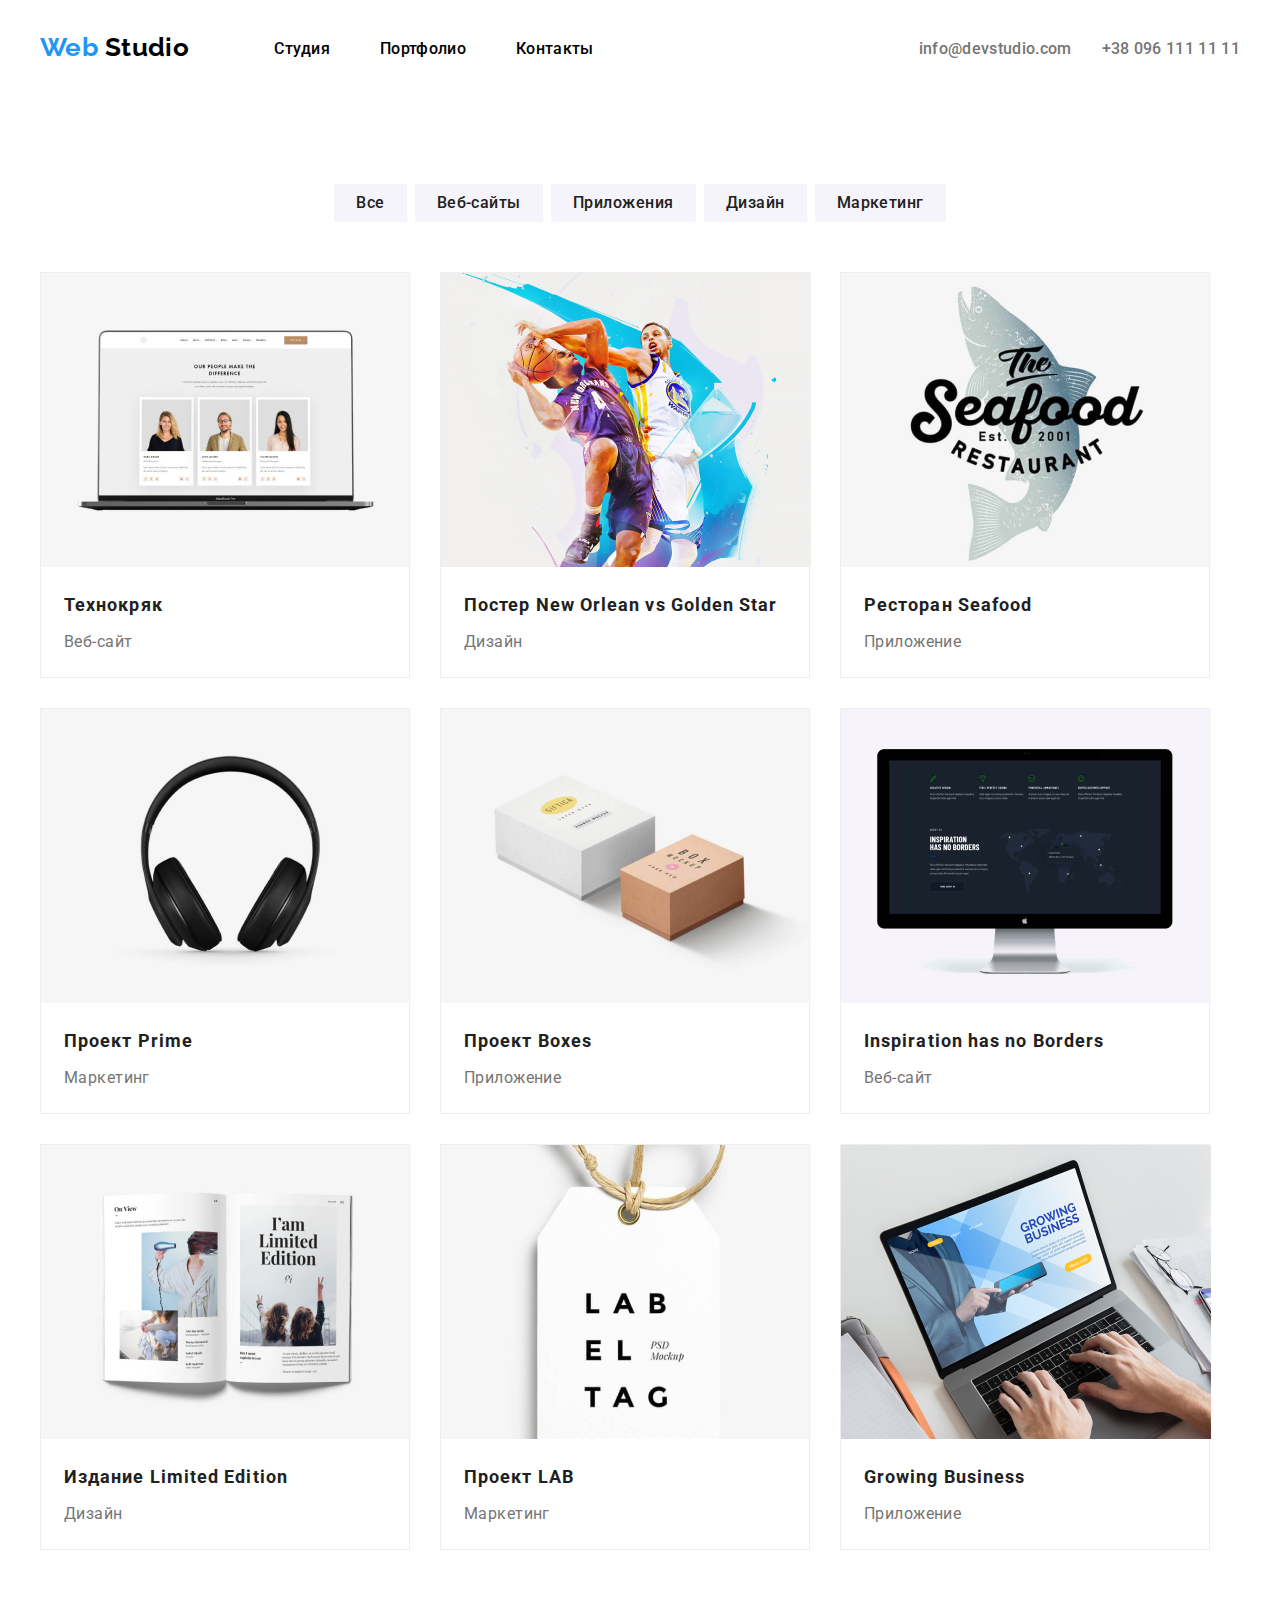
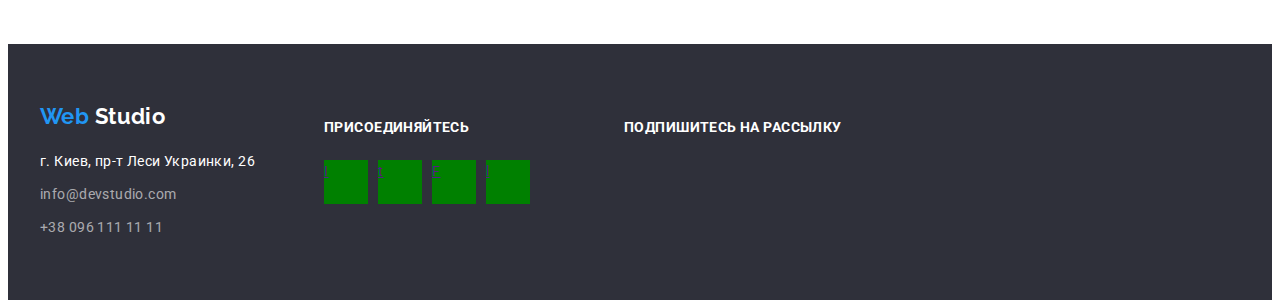
==== portfolio.html @ e63d1a06 "Клонировал предидущие материалы" ====
<!DOCTYPE html>
<html lang="en">
<head>
    <meta charset="UTF-8">
    <meta name="viewport" content="width=device-width, initial-scale=1.0">
    <title>Document</title>
    <link 
    href="https://fonts.googleapis.com/css2?family=Raleway:wght@700&family=Roboto:wght@400;500;700;900&display=swap" 
    rel="stylesheet">
    <link 
    rel="stylesheet" 
    href="./css/styles.css">
</head>
<body>
       <!--Шапка-->

    <header class="page-header">
        <div class="container">    
            <a class="logo-header" href="./index.html" >
                <span >Web</span>
                <span class="studio-title-header">Studio</span>
            </a>
    
        <nav>
            <ul class="site-nav">
                <li>
                    <a class="nav-item" href="./index.html">Студия</a>
                </li>
                <li>
                    <a class="nav-item" href="./portfolio.html">Портфолио</a>
                </li>
                <li>
                    <a class="nav-item" href="">Контакты</a>
                </li>   
            </ul>
        </nav>
    
            <ul class="site-auth">
                <li>
                    <a class="auth-item" href="mailto:info@devstudio.com">info@devstudio.com</a>
                </li>
                <li>
                    <a class="auth-item" href="tel:+380961111111">+38 096 111 11 11</a>
                </li>
            </ul>
        </div>
    </header>   

    <main>
        <section class="projects"> 
            <h1 class="katalog">Каталог</h1>
            <div class="container">
                <ul class="filters-list">
                    <li class="filters">
                        <button type="button">Все</button>
                    </li>
                    <li class="filters">
                        <button type="button">Веб-сайты</button>
                    </li>
                    <li class="filters">
                        <button type="button">Приложения</button>
                    </li>
                    <li class="filters">
                        <button type="button">Дизайн</button>
                    </li>
                    <li class="filters">
                        <button type="button">Маркетинг</button>
                    </li>
                </ul>  
            </div>
            
            <div class="container">                         
                <ul class="project-list">
                    <li class="projects-item">
                        <a>
                            <img 
                            src="./images/tehnocrack.png" 
                            alt="Технокряк"
                            width="370">
                            <h2 class="project-title">Технокряк</h2>
                            <p class="type">Веб-сайт</p>
                            <p class="description">Технокряк это современная площадка распространения коронавируса. Компании используют эту платформу для цифрового шпионажа и атак на защищённые сервера конкурентов.</p>
                        </a>                    
                    </li>
                    <li class="projects-item">
                        <a>
                            <img 
                            src="./images/New-Orlean-vs-Golden-Star.png" 
                            alt="Постер New Orlean vs Golden Star"
                            width="370">
                            <h2 class="project-title">Постер New Orlean vs Golden Star</h2>
                            <p class="type">Дизайн</p>
                            <p class="description">Lorem ipsum dolor sit amet.</p>
                        </a>                    
                    </li>
                    <li class="projects-item">
                        <a>
                            <img 
                            src="./images/Seafood.png" 
                            alt="Ресторан Seafood"
                            width="370">
                            <h2 class="project-title">Ресторан Seafood</h2>
                            <p class="type">Приложение</p>
                            <p class="description">Lorem ipsum dolor sit amet.</p>
                        </a>                    
                    </li>
                    <li class="projects-item">
                        <a>
                            <img 
                            src="./images/Prime.png" 
                            alt="Проект Prime"
                            width="370">
                            <h2 class="project-title">Проект Prime</h2>
                            <p class="type">Маркетинг</p>
                            <p class="description">Lorem ipsum dolor sit amet.</p>
                        </a>                    
                    </li>
                    <li class="projects-item">
                        <a>
                            <img 
                            src="./images/Boxes.png" 
                            alt="Проект Boxes"
                            width="370">
                            <h2 class="project-title">Проект Boxes</h2>
                            <p class="type">Приложение</p>
                            <p class="description">Lorem ipsum dolor sit amet.</p>
                        </a>                    
                    </li>
                    <li class="projects-item">
                        <a>
                            <img 
                            src="./images/Inspiration-has-no-Borders.png" 
                            alt="Inspiration has no Borders"
                            width="370">
                            <h2 class="project-title">Inspiration has no Borders</h2>
                            <p class="type">Веб-сайт</p>
                            <p class="description">Lorem ipsum dolor sit amet.</p>
                        </a>                    
                    </li>
                    <li class="projects-item">
                        <a>
                            <img 
                            src="./images/Limited-Edition.png" 
                            alt="Издание Limited Edition"
                            width="370">
                            <h2 class="project-title">Издание Limited Edition</h2>
                            <p class="type">Дизайн</p>
                            <p class="description">Lorem ipsum dolor sit amet.</p>
                        </a>                    
                    </li>
                    <li class="projects-item">
                        <a>
                            <img 
                            src="./images/LAB.png" 
                            alt="Проект LAB"
                            width="370">
                            <h2 class="project-title">Проект LAB</h2>
                            <p class="type">Маркетинг</p>
                            <p class="description">Lorem ipsum dolor sit amet.</p>
                        </a>                    
                    </li>
                    <li class="projects-item">
                        <a>
                            <img 
                            src="./images/Growing-Business.png" 
                            alt="Growing Business"
                            width="370">
                            <h2 class="project-title">Growing Business</h2>
                            <p class="type">Приложение</p>
                            <p class="description">Lorem ipsum dolor sit amet.</p>
                        </a>                    
                    </li>
                </ul>
            </div>    
        </section> 
    </main>

    <footer class="page-footer">      
        <div class="container">     
            <div class="contacts">
                <a class="logo-footer" href="/">
                    <span>Web</span>
                    <span class="studio-title-footer">Studio</span>
                </a>  

                <p class="location">
                    <span>г. Киев, пр-т Леси Украинки, 26</span>
                </p>                       
                <ul class="contacts-list">
                    <li>
                        <a class="auth-item-footer" href="mailto:info@devstudio.com">
                        <span>info@devstudio.com</span>
                        </a>
                    </li>
                    <li>
                        <a class="auth-item-footer" href="tel:+380961111111">
                        <span>+38 096 111 11 11</span>
                        </a>
                    </li>
                </ul>
            </div>
    
            <div class="join">
                <b>Присоединяйтесь</b>
                <ul class="join-list">
                    <li class="join-item">
                        <a href="" aria-label="Ссылка на Instagram">I</a>
                    </li>
                    <li class="join-item">
                        <a href="" aria-label="Ссылка на twitter">t</a>
                    </li>
                    <li class="join-item">
                        <a href="" aria-label="Ссылка на Facebook">F</a>
                    </li>
                    <li class="join-item">
                        <a href="" aria-label="Ссылка на linkedin">l</a>
                    </li>
                </ul>
            </div>
         
            <div class="subscribe">
            <b>Подпишитесь на рассылку</b>
            </div>
        </div>              
    </footer>         
</body>
</html>
---- css/styles.css ----
/* акцент color: #2196F3; */
/* цвет осн текста color: #757575 */
/* цвет вторичного текста color: #212121 */
/* белый color: #FFFFFF */
 /* цвет фона #ECECEC */

 Raleway
 Roboto


 :root {
     --primary-text-color: #757575;
     --title-text-color: #212121;
     --primary-white-color: #FFFFFF;
     --primary-bg-color: #FFFFFF;
     --secondary-bg-color:#F5F4FA;
     --accent-color: #2196F3;
      }


 body {
    font-family: Roboto, sans-serif;
    font-style: normal;
    font-weight: normal;
    font-size: 14px;
    line-height: 1.71; 
    letter-spacing: 0.03em;
    background-color: #FFFFFF;
    color: #757575;
    }    

li {
    list-style: none;   
}

h1 {
    padding: 0;
    margin: 0;
    
}

h3{    
    font-weight: 500;
    font-size: 16px;
    line-height: 1.19;
    color: #212121;    
    margin: 0;
}

ul{
    padding: 0;
    margin: 0;
}

p {    
    padding: 0;
    margin: 0;
}

img{
    vertical-align:bottom;
}

.container{
    width: 1200px; 
    display: flex;
    margin-left: auto;   
    margin-right: auto; 
    padding-left: 15px;
    padding-right: 15px;
}

.page-header {
    background-color: var(--primary-bg-color);
}

.logo-header {
    color:#2196F3;
    font-family: Raleway, sans-serif;
    font-style: normal;
    font-weight: bold;
    font-size: 26px;
    line-height: 1.2; 
    text-decoration: none;  
    display: block;
    padding-top: 24px;
    padding-bottom: 25px;
}

.studio-title-header{
    color: #000000;
}

.site-nav,
.site-auth{
    display: flex;
    font-weight: 500;
    font-size: 16px;
    line-height: 1.14;
    letter-spacing: 0.02em;  
    padding: 32px 0px;
    margin:0px;
}

.site-auth{
    margin-left: auto;
}

.site-nav{
    margin-left:85px;
}
.site-nav li{
    margin-right: 50px;
}

.site-nav li:last-child{
    margin-right: 0;
}
.nav-item{
    color:#000000;
    text-decoration: none;
    
}

.nav-item:active{
    color:#2196F3;
}

.site-auth a{
    text-decoration: none;
    color:var(--primary-text-color);
}

.site-auth li{
    margin-right: 30px;
}

.site-auth li:last-child{
    margin-right: 0;
}


.nav-item:hover,
.nav-item:focus,
.auth-item:hover,
.auth-item:focus{
    color: #2196F3; 
}

.hero{
    background-color:#757575;
    text-align: center;
    padding-top: 200px;
    padding-bottom: 200px; 
    
}
.hero-title{    
    font-weight: 900;
    font-size: 44px;
    line-height: 1.36;    
    letter-spacing: 0.06em;
    text-transform: uppercase;    
    color: #ffffff; 
    width: 696px;    
    margin-left: auto;
    margin-right: auto;  
    margin-bottom: 30px;
}

.hero-button{       
    font-weight: bold;
    font-size: 16px;
    line-height: 1.87;
    letter-spacing: 0.06em;
    text-decoration: none;
    background-color: #2196F3;
    color: #FFFFFF;  
    padding: 10px 32px;
    border-radius: 4px;
}

.features{   
    padding-top:94px;
    padding-bottom: 94px;
    margin: 0;
}

.feature-image{
    width: 270px;
    height: 120px;
    background: #F5F4FA;
    border-radius: 4px;    
    display: block;
    text-align: center; 
    margin-bottom: 30px;
}

.feature-image img{
    justify-content: center;
    padding-top: 25px;
}

.features-list{
    display: flex;     
}

.features-list li{
    width: 270px;
    padding: 0;
    margin-right: 30px;    
}

.features-list li:last-child{
    margin-right: 0;
}

.features-title {  
    font-size: 14px;    
    letter-spacing: 0.03em;
    text-transform: uppercase;
    font-weight: 700;
    line-height: 1.14;
    color: #212121;
    margin-bottom: 10px;
    padding: 0;
}

.items{
    padding-bottom: 94px;
}

.container-title {
    font-weight: bold;
    font-size: 36px;
    line-height: 1.16;
    text-align: center;
    color: #212121;
    margin: 0;
    margin-bottom: 50px;
    
}

h2{
    font-weight: bold;
    font-size: 36px;
    line-height: 1.16;
    text-align: center;
    color: #212121;
    
}

.container-list{
    display: flex;
    text-align: center;
    margin: 0;
}

.container-item{
    margin-right: 30px;
}

.container-item:last-child{
    margin-right: 0;
}

.item-title{    
    font-weight: bold;
    font-size: 14px;
    line-height: 1.14;
    text-align: center;
    text-transform: uppercase;
    width: 370px;
    margin: 0;
    padding: 0;
    padding-top: 27px;
    padding-bottom: 27px;
    background: rgba(47, 48, 58, 0.8);
    color: #FFFFFF;
}

.team{
    background-color: #F5F4FA;
    padding-top: 94px;
    padding-bottom: 94px;
    }

.team-title{
    margin: 0;
    margin-bottom: 50px;
}

.team-list{
    display: flex;
    margin-right: 30px;
    padding: 0;
    margin: 0;
    
    }

.team-item{
    background-color: #ffffff;
    box-shadow: 0px 2px 1px rgba(0, 0, 0, 0.2), 0px 1px 1px rgba(0, 0, 0, 0.14), 0px 1px 3px rgba(0, 0, 0, 0.12);
    border-radius: 0px 0px 4px 4px;
    margin-right: 30px;
    padding-bottom: 24px;
}

.team-item:last-child{
    margin-right: 0;
}

.team-name{
    text-align: center;
    margin-top: 30px;
    margin-bottom: 10px;
    margin-right: auto;
    margin-left: auto;
}

.team-links{
    display: flex; 
    justify-content: center;
    text-align: center;
    
}
.team-links li{
    width: 44px;
    height: 44px;
    margin-right: 10px;
    background-color: green;    
}

.team-links li:last-child{
    margin-right: 0px;
}


.role{
    text-align: center;   
    font-weight: normal;
    font-size: 16px;
    line-height: 1.19;
    color: #757575;
    margin-bottom: 16px;
}

.clients{
    padding-top: 94px;
    padding-bottom: 94px;
}

.clients-title{
    margin: 0;
}

.client-list{
    padding: 0;
    margin: 0;
    display: flex;   
    text-align: center; 
    margin-top: 50px;
}

.clients-item{
    display: flex;
    width: 170px;
    height: 90px;
    border: 1px solid #AFB1B8;
    box-sizing: border-box;
    border-radius: 4px;
    text-align: center;
    justify-content: center; 
    
}

.client-list li {
    margin-right: 30px;
    
}
.client-list li:last-child{
    margin-right: 0px;
    margin-bottom: 0px;
}

.client-image{  
    margin-top: auto;
    margin-bottom: auto;
}

.page-footer{   
    margin-left: auto;   
    margin-right: auto;
    background-color:#2F303A;
}
.logo-footer {
    font-family: Raleway;
    font-weight: bold;
    font-size: 22px;
    line-height: 1.18;
    color:#2196F3;
    text-decoration: none; 
    display: block;      
    margin-bottom: 20px;
}

.studio-title-footer {
    color: #ffffff;
}

ul.contacts-list:last-child{
    margin:0px;
}

.contacts{
    color: rgba(255, 255, 255, 0.6);
    text-transform: normal ;
    padding-bottom: 60px;
    padding-top: 60px; 
    
}
.location{
    display: block;
    margin: 0;
    padding: 0;
    margin-bottom: 9px;
    color: #FFFFFF;
}

.contacts:hover,
.contacts:focus{
    color: #2196F3;
}

.contacts-list li{
    padding: 0;
    margin: 0;
    margin-bottom: 9px;
}

.contacts-list li:last-child{
    margin-bottom: 0px;
}

.auth-item-footer{
    color: rgba(255, 255, 255, 0.6);
    text-decoration: none;
    display: block;
    padding: 0;
}

.auth-item-footer:hover,
.auth-item-footer:focus{
    color: #2196F3;
    }

b{
    font-weight: bold;
    line-height: 1.14;
    text-transform: uppercase;    
    color: #FFFFFF;
    }

.join{
    padding-top: 72px;
    margin-left: 69px;
}

.join-list{
    display: flex;
    margin: 0;
    padding: 0;
    margin-top: 20px;  
}

.join-list li{
    width: 44px;
    height: 44px;
    margin-right: 10px;
    background-color: green;   
}

.join-item{
    margin-right: 10px;
}

.join-item:last-child{
    margin-right: 0;
}

.subscribe{
    padding-top: 72px;
    margin-left: 94px;
}

.projects{
    padding-top: 94px;
    padding-bottom: 94px;
}

.filters-list{
    display: flex;
    text-align: center;
    align-items: center;
    margin: 0px;
    padding: 0px;  
    margin-bottom: 50px;
    margin-left: auto;
    margin-right: auto;     
}

.filters{
     
    margin-right: 8px;
    background: #F5F4FA;
}

.filters:last-child{
    margin-right: 0;
}


.filters button{        
    font-family: Roboto;
    font-style: normal;
    font-weight: 500;
    font-size: 16px;
    line-height: 1.62;    
    letter-spacing: 0.03em;    
    color: #212121;
    background-color: #F5F4FA;
    border-radius: 4px;
    padding: 6px 22px;   
    border: none;
    
}

.filters button:hover,
.filters button:focus{
    color: #ffffff;
    background-color: #2196F3;
}

.project-title {    
    font-weight: bold;
    font-size: 18px;
    line-height: 2;
    text-align: inherit;
    letter-spacing: 0.06em;
    color: #212121;
    margin: 0;
    width: 322px;
    padding-top: 20px;
    padding-bottom: 4px;
    margin-left: auto;
    margin-right: auto;
    

}

.project-list {
    display: flex;
    flex-wrap:wrap;
    align-items: center;
    padding: 0;   
}

.projects-item{
    margin-right: 30px;
    margin-bottom: 30px;
    width: 370px;
    border: 1px solid #EEEEEE;
    box-sizing: border-box;
}

.projects-item:nth-child(3n){
    margin-right: 0;

}

.projects-item:nth-last-child(-n+3){
    margin-bottom: 0;

}

.type {
    font-size: 16px;
    line-height: 1.87;
    color: #757575;
    margin: 0;
    width: 322px;
    padding-bottom: 20px;
    margin-left: auto;
    margin-right: auto;
}

.description{
    font-size: 18px;
    line-height: 1.56;
    color: #FFFFFF;
    display: none;
}

.katalog{
    display: none;
}
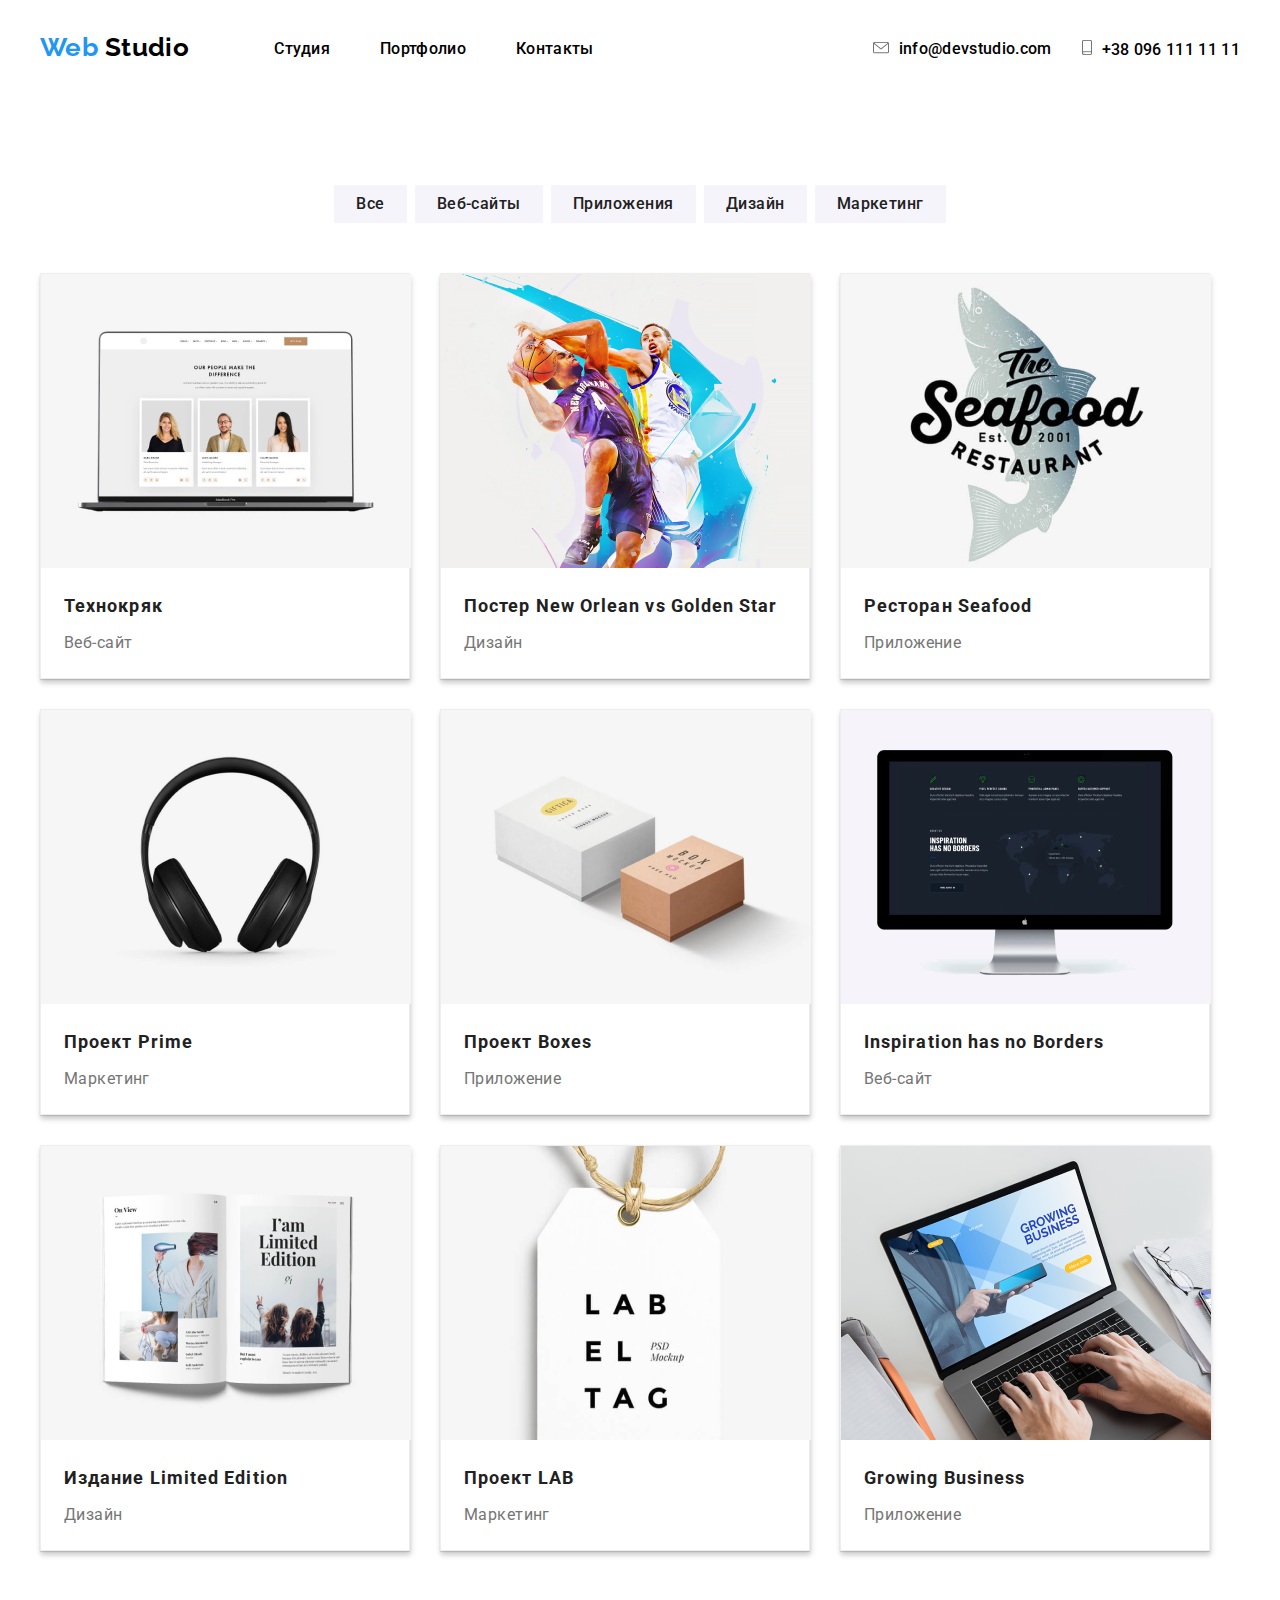
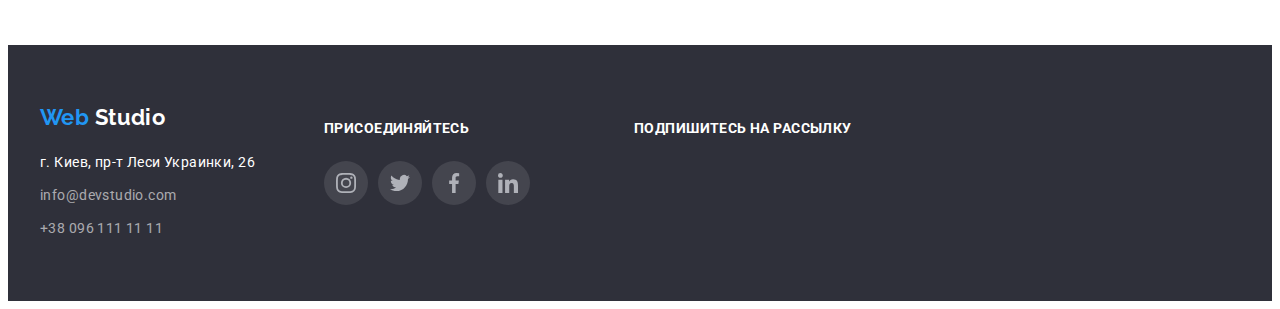
==== commit 6b9300bf: "Поработал с свг" ====
--- a/portfolio.html
+++ b/portfolio.html
@@ -35,14 +35,14 @@
             </ul>
         </nav>
     
-            <ul class="site-auth">
-                <li>
-                    <a class="auth-item" href="mailto:info@devstudio.com">info@devstudio.com</a>
-                </li>
-                <li>
-                    <a class="auth-item" href="tel:+380961111111">+38 096 111 11 11</a>
-                </li>
-            </ul>
+        <ul class="site-auth">
+            <li >
+                <a class="auth-item-email" href="mailto:info@devstudio.com">info@devstudio.com</a>
+            </li>
+            <li>
+                <a class="auth-item-tel" href="tel:+380961111111">+38 096 111 11 11</a>
+            </li>
+        </ul>
         </div>
     </header>   
 
@@ -203,7 +203,59 @@
             <div class="join">
                 <b>Присоединяйтесь</b>
                 <ul class="join-list">
-                    <li class="join-item">
+                    <li>                                    
+                        <a  href=""
+                            class="social-links">
+                            <svg class="social-links-icon"
+                                 width="20px"
+                                 height="20px"
+                                 >
+                                <use 
+                                    href="./images/symbol-defs-opt.svg#icon-instagram-opt">
+                                </use>
+                            </svg>                                        
+                        </a>
+                    </li>
+                    <li>
+                        <a  href=""
+                            class="social-links">
+                            <svg class="social-links-icon"
+                                 width="20px"
+                                 height="20px"
+                                 >
+                                <use 
+                                    href="./images/symbol-defs-opt.svg#icon-twitter-opt">
+                                </use>
+                            </svg>                                        
+                        </a>
+                    </li>
+                    <li>
+                        <a  href=""
+                            class="social-links">
+                            <svg class="social-links-icon"
+                                 width="20px"
+                                 height="20px"
+                                 >
+                                <use 
+                                    href="./images/symbol-defs-opt.svg#icon-facebook-opt">
+                                </use>
+                            </svg>                                        
+                        </a>
+                    </li>
+                    <li>
+                        <a  href=""
+                            class="social-links">
+                            <svg class="social-links-icon"
+                                 width="20px"
+                                 height="20px"
+                                 >
+                                <use 
+                                    href="./images/symbol-defs-opt.svg#icon-linkedin-opt">
+                                </use>
+                            </svg>                                        
+                        </a>
+                    </li>
+                    <!-- <li class="join-item">
                         <a href="" aria-label="Ссылка на Instagram">I</a>
                     </li>
                     <li class="join-item">
@@ -214,7 +266,7 @@
                     </li>
                     <li class="join-item">
                         <a href="" aria-label="Ссылка на linkedin">l</a>
-                    </li>
+                    </li> -->
                 </ul>
             </div>
          
--- a/css/styles.css
+++ b/css/styles.css
@@ -26,7 +26,7 @@
     line-height: 1.71; 
     letter-spacing: 0.03em;
     background-color: #FFFFFF;
-    color: #757575;
+    /* color: #757575; */
     }    
 
 li {
@@ -127,31 +127,66 @@
 }
 
 .site-auth a{
+
     text-decoration: none;
     color:var(--primary-text-color);
 }
 
+.site-auth a:hover{
+    color:#2196F3;
+}
+
+
 .site-auth li{
     margin-right: 30px;
-}
+} 
 
 .site-auth li:last-child{
     margin-right: 0;
 }
 
+.auth-item-tel::before{
+    display: inline-block;
+    content: "" ;
+    height: 15px;   
+    width: 10px;
+    background-image: url(../images/smartphone.jpg);
+    margin-right: 10px;
+    align-items: baseline;
+    background-repeat: no-repeat;
+}
+
+.auth-item-email::before{
+    display: inline-block;
+    content: "" ;
+    height: 12px;  
+    width: 16px;
+    background-image: url(../images/envelope.jpg);
+    margin-right: 10px;
+    align-items: baseline;
+    background-repeat: no-repeat;
+}
 
 .nav-item:hover,
 .nav-item:focus,
-.auth-item:hover,
-.auth-item:focus{
+.auth-item-tel:hover,
+.auth-item-tel:focus
+{
     color: #2196F3; 
 }
 
 .hero{
-    background-color:#757575;
+    justify-content: center;
+    background-image: 
+        linear-gradient(
+            to right,
+            rgba(47, 48, 58, 0.8), rgba(47, 48, 58, 0.8)),
+        url(../images/Header.jpg);
     text-align: center;
     padding-top: 200px;
     padding-bottom: 200px; 
+    max-width: 1600px;
+    
     
 }
 .hero-title{    
@@ -185,20 +220,7 @@
     margin: 0;
 }
 
-.feature-image{
-    width: 270px;
-    height: 120px;
-    background: #F5F4FA;
-    border-radius: 4px;    
-    display: block;
-    text-align: center; 
-    margin-bottom: 30px;
-}
-
-.feature-image img{
-    justify-content: center;
-    padding-top: 25px;
-}
+
 
 .features-list{
     display: flex;     
@@ -324,10 +346,10 @@
     
 }
 .team-links li{
+    display: flex;
     width: 44px;
     height: 44px;
-    margin-right: 10px;
-    background-color: green;    
+    margin-right: 10px; 
 }
 
 .team-links li:last-child{
@@ -361,7 +383,7 @@
     margin-top: 50px;
 }
 
-.clients-item{
+/* .clients-item{
     display: flex;
     width: 170px;
     height: 90px;
@@ -369,9 +391,9 @@
     box-sizing: border-box;
     border-radius: 4px;
     text-align: center;
-    justify-content: center; 
-    
-}
+    justify-content: center;
+    
+} */
 
 .client-list li {
     margin-right: 30px;
@@ -382,9 +404,25 @@
     margin-bottom: 0px;
 }
 
-.client-image{  
+.clients-image{  
+    display: flex;
+    width: 170px;
+    height: 90px;
+    border: 1px solid #AFB1B8;
+    box-sizing: border-box;
+    border-radius: 4px;
+    text-align: center;
+    justify-content: center;
     margin-top: auto;
-    margin-bottom: auto;
+    margin-bottom: auto;    
+}
+
+.client-icon{    
+    display: flex;
+    /* margin-top: auto;
+    margin-bottom: auto;  */
+    margin: auto;
+    
 }
 
 .page-footer{   
@@ -476,7 +514,6 @@
     width: 44px;
     height: 44px;
     margin-right: 10px;
-    background-color: green;   
 }
 
 .join-item{
@@ -570,6 +607,7 @@
     width: 370px;
     border: 1px solid #EEEEEE;
     box-sizing: border-box;
+    box-shadow: 1px 4px 6px rgba(0, 0, 0, 0.16), 0px 4px 4px rgba(0, 0, 0, 0.06), 0px 1px 1px rgba(0, 0, 0, 0.12);
 }
 
 .projects-item:nth-child(3n){
@@ -602,4 +640,67 @@
 
 .katalog{
     display: none;
-}+}
+
+.social-links{
+    display: flex;
+    padding: 0;
+    border: 0;
+    width: 44px;
+    height: 44px;
+    background-color: #fff;    
+    background: rgba(255, 255, 255, 0.1);
+    text-align: center;
+    justify-content: center;
+    border-radius: 50%;  
+}
+
+.social-links:hover{
+    background-color:#2196F3;
+    color:#fff;
+      
+
+}
+
+.social-links-icon{
+    margin-top: auto;
+    margin-bottom: auto;
+    
+}
+
+.social-links-icon:hover{
+    color:#fff;
+}
+
+
+
+.features-images{
+    width: 270px;
+    height: 120px;
+    background: #F5F4FA;
+    background-repeat: no-repeat;
+    border-radius: 4px;   
+    background-position: center; 
+    display: flex;
+    text-align: center; 
+    justify-content: center;
+    margin-bottom: 30px;
+}
+
+.antenna{
+    background-image: url(../images/antenna-opt.svg);
+}
+
+.clock{
+    background-image: url(../images/clock-opt.svg);
+}
+
+.diagram{
+    background-image: url(../images/diagram-opt.svg);
+}
+
+.astronaut{
+    background-image: url(../images/astronaut-opt.svg);
+}
+
+
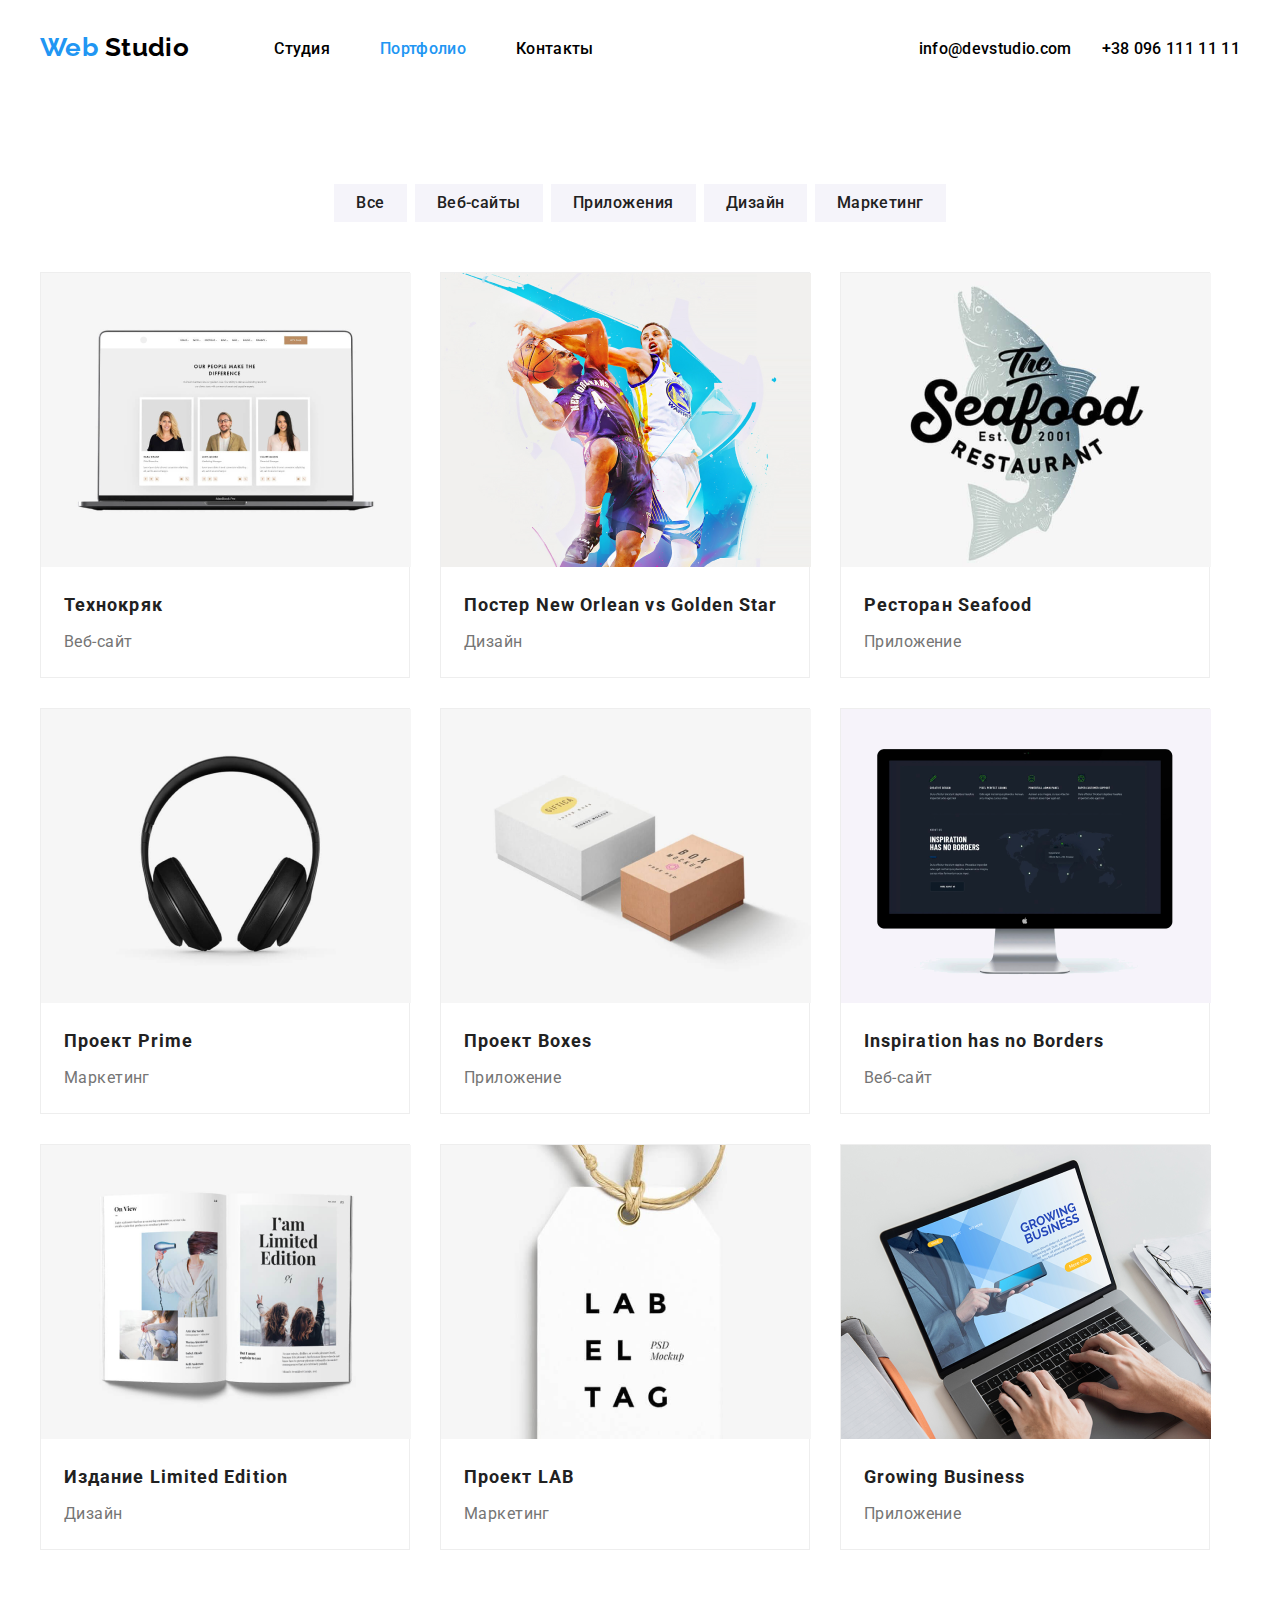
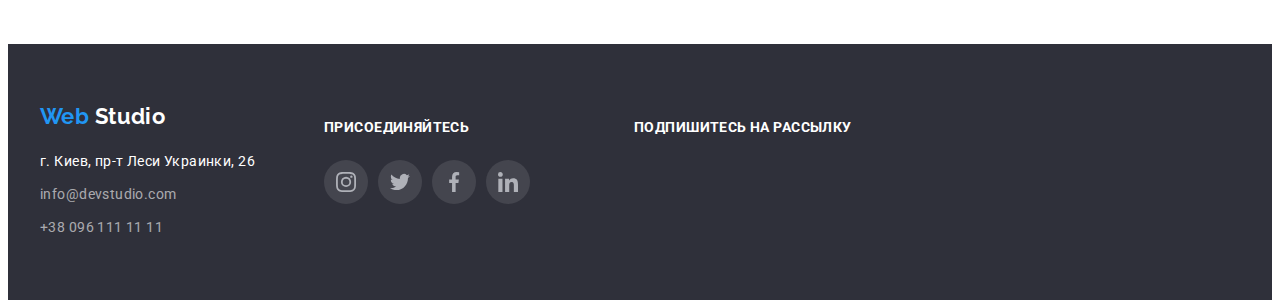
==== commit e5331747: "Исправил по замечаниям" ====
--- a/portfolio.html
+++ b/portfolio.html
@@ -27,7 +27,7 @@
                     <a class="nav-item" href="./index.html">Студия</a>
                 </li>
                 <li>
-                    <a class="nav-item" href="./portfolio.html">Портфолио</a>
+                    <a class="nav-item portfolio" href="./portfolio.html">Портфолио</a>
                 </li>
                 <li>
                     <a class="nav-item" href="">Контакты</a>
@@ -255,18 +255,6 @@
                             </svg>                                        
                         </a>
                     </li>
-                    <!-- <li class="join-item">
-                        <a href="" aria-label="Ссылка на Instagram">I</a>
-                    </li>
-                    <li class="join-item">
-                        <a href="" aria-label="Ссылка на twitter">t</a>
-                    </li>
-                    <li class="join-item">
-                        <a href="" aria-label="Ссылка на Facebook">F</a>
-                    </li>
-                    <li class="join-item">
-                        <a href="" aria-label="Ссылка на linkedin">l</a>
-                    </li> -->
                 </ul>
             </div>
          
--- a/css/styles.css
+++ b/css/styles.css
@@ -118,11 +118,11 @@
 }
 .nav-item{
     color:#000000;
-    text-decoration: none;
-    
-}
-
-.nav-item:active{
+    text-decoration: none;    
+}
+
+.studio,
+.portfolio{
     color:#2196F3;
 }
 
@@ -132,7 +132,8 @@
     color:var(--primary-text-color);
 }
 
-.site-auth a:hover{
+.site-auth a:hover,
+.site-auth a:focus{
     color:#2196F3;
 }
 
@@ -145,7 +146,15 @@
     margin-right: 0;
 }
 
-.auth-item-tel::before{
+.header-icon{
+    fill:#757575;
+}
+
+.header-icon:hover,
+.header-icon:focus{
+    fill:#2196F3;
+}
+/* .auth-item-tel::before{
     display: inline-block;
     content: "" ;
     height: 15px;   
@@ -153,7 +162,7 @@
     background-image: url(../images/smartphone.jpg);
     margin-right: 10px;
     align-items: baseline;
-    background-repeat: no-repeat;
+    background-repeat: no-repeat;    
 }
 
 .auth-item-email::before{
@@ -165,13 +174,17 @@
     margin-right: 10px;
     align-items: baseline;
     background-repeat: no-repeat;
-}
+} */
 
 .nav-item:hover,
 .nav-item:focus,
+.nav-item:active,
 .auth-item-tel:hover,
-.auth-item-tel:focus
-{
+.auth-item-tel:focus{
+    color: #2196F3; 
+}
+
+.auth-item-email::before:hover{
     color: #2196F3; 
 }
 
@@ -383,7 +396,21 @@
     margin-top: 50px;
 }
 
-/* .clients-item{
+
+.client-list li {
+    margin-right: 30px;  
+}
+
+.clients-item{
+    
+}
+
+.client-list li:last-child{
+    margin-right: 0px;
+    margin-bottom: 0px;
+}
+
+.clients-image{  
     display: flex;
     width: 170px;
     height: 90px;
@@ -392,37 +419,24 @@
     border-radius: 4px;
     text-align: center;
     justify-content: center;
-    
-} */
-
-.client-list li {
-    margin-right: 30px;
-    
-}
-.client-list li:last-child{
-    margin-right: 0px;
-    margin-bottom: 0px;
-}
-
-.clients-image{  
-    display: flex;
-    width: 170px;
-    height: 90px;
-    border: 1px solid #AFB1B8;
-    box-sizing: border-box;
-    border-radius: 4px;
-    text-align: center;
-    justify-content: center;
     margin-top: auto;
-    margin-bottom: auto;    
+    margin-bottom: auto;  
+    fill:#afb1b8;
+}
+
+.clients-image:hover,
+.clients-image:focus{
+    border: 1px solid #2196F3;
 }
 
 .client-icon{    
     display: flex;
-    /* margin-top: auto;
-    margin-bottom: auto;  */
-    margin: auto;
-    
+    margin: auto;    
+}
+
+.client-icon:hover,
+.client-icon:focus {
+    fill: #2196F3;
 }
 
 .page-footer{   
@@ -607,6 +621,9 @@
     width: 370px;
     border: 1px solid #EEEEEE;
     box-sizing: border-box;
+}
+.projects-item:hover,
+.projects-item:focus{
     box-shadow: 1px 4px 6px rgba(0, 0, 0, 0.16), 0px 4px 4px rgba(0, 0, 0, 0.06), 0px 1px 1px rgba(0, 0, 0, 0.12);
 }
 
@@ -652,12 +669,14 @@
     background: rgba(255, 255, 255, 0.1);
     text-align: center;
     justify-content: center;
-    border-radius: 50%;  
-}
-
-.social-links:hover{
+    border-radius: 50%;
+    fill:#AFB1B8;
+}
+
+.social-links:hover,
+.social-links:focus{
     background-color:#2196F3;
-    color:#fff;
+    fill:#fff;
       
 
 }
@@ -668,11 +687,9 @@
     
 }
 
-.social-links-icon:hover{
-    color:#fff;
-}
-
-
+.footer{
+    fill:#ffffff;
+}
 
 .features-images{
     width: 270px;
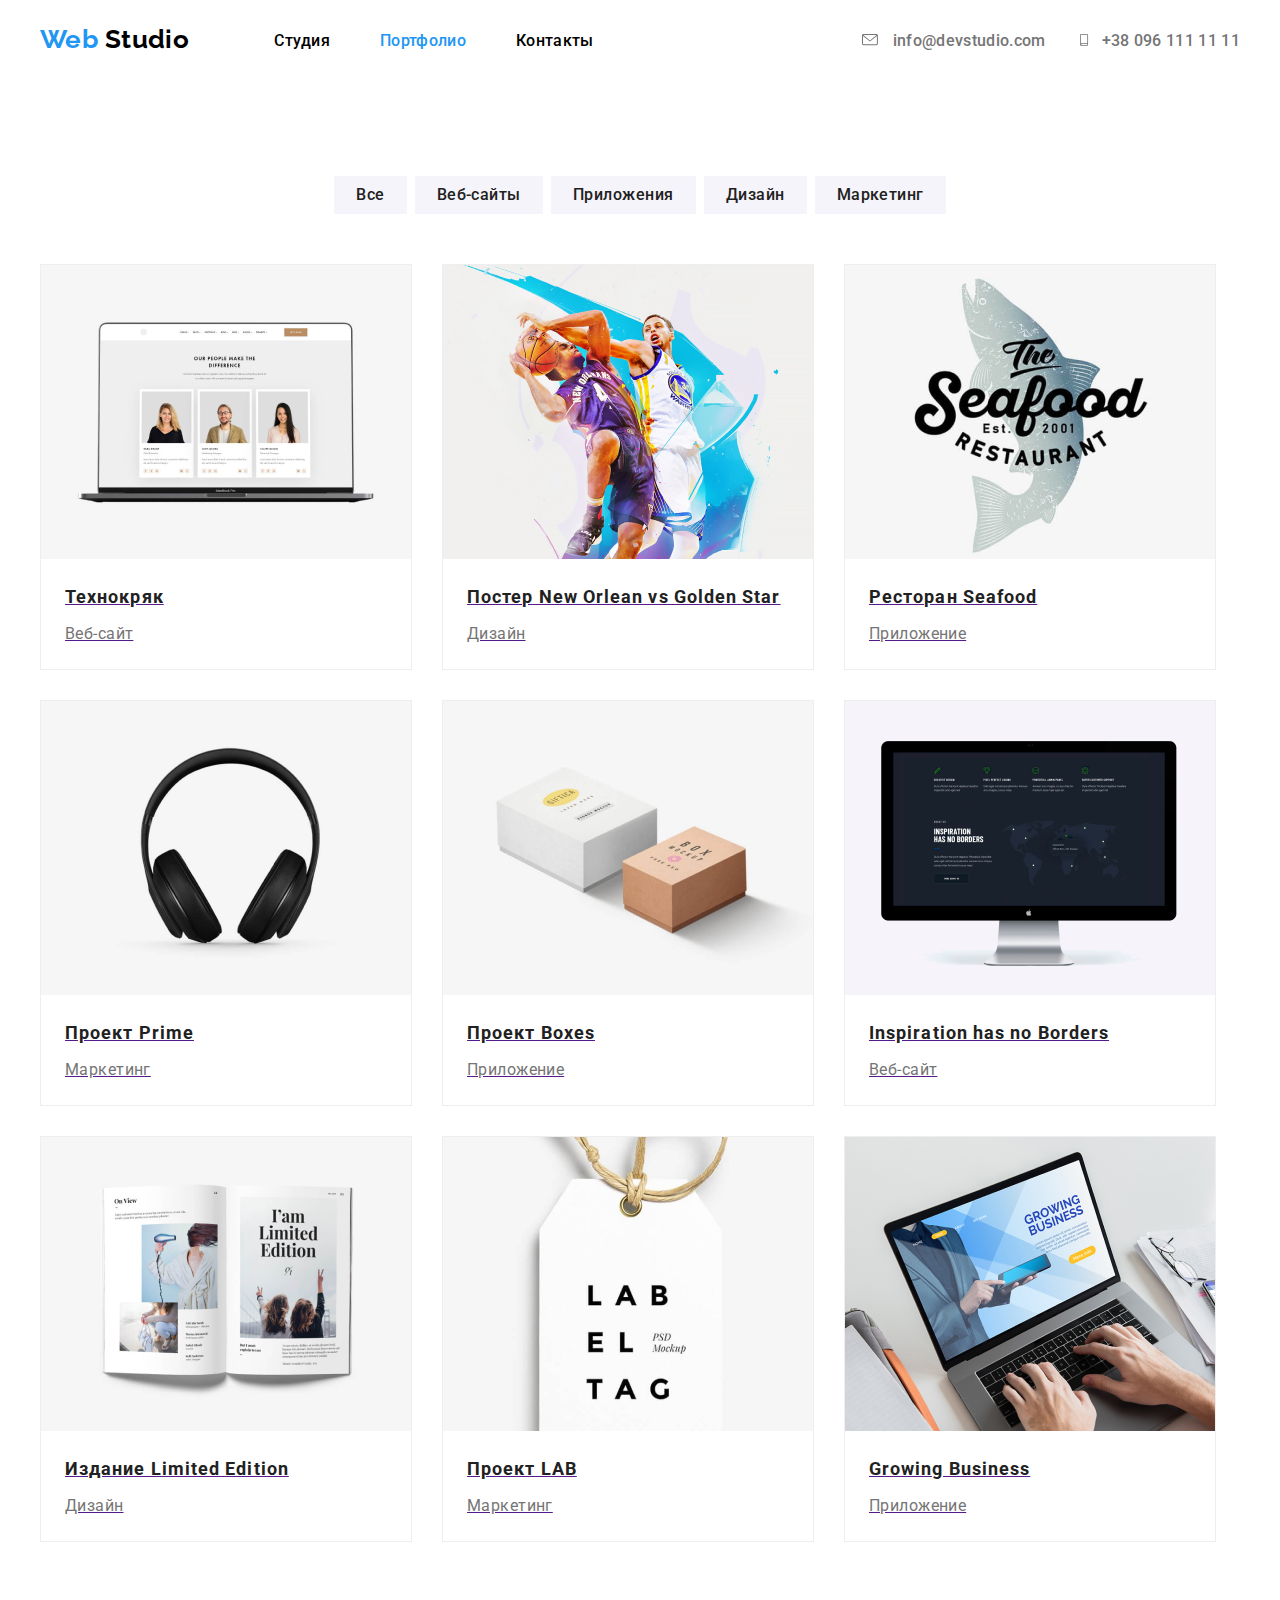
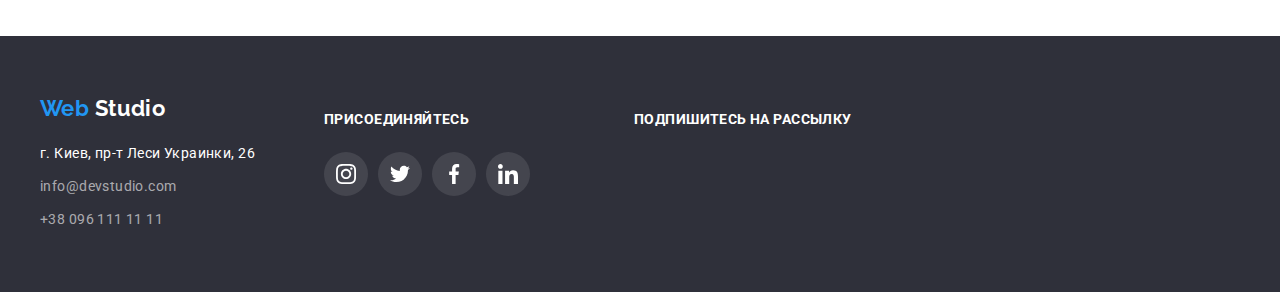
==== commit 68733e9e: "Исправил по замечаниям" ====
--- a/portfolio.html
+++ b/portfolio.html
@@ -10,11 +10,12 @@
     <link 
     rel="stylesheet" 
     href="./css/styles.css">
+    <link rel="stylesheet" href="./css/normalize.css">
 </head>
 <body>
-       <!--Шапка-->
-
-    <header class="page-header">
+        <!--Шапка-->
+
+        <header class="page-header">
         <div class="container">    
             <a class="logo-header" href="./index.html" >
                 <span >Web</span>
@@ -35,18 +36,40 @@
             </ul>
         </nav>
     
-        <ul class="site-auth">
-            <li >
-                <a class="auth-item-email" href="mailto:info@devstudio.com">info@devstudio.com</a>
-            </li>
-            <li>
-                <a class="auth-item-tel" href="tel:+380961111111">+38 096 111 11 11</a>
-            </li>
-        </ul>
+            <ul class="site-auth">
+                <li>
+                    <a class="auth-item-email" 
+                       href="mailto:info@devstudio.com">
+                        <svg class="header-icon"
+                             width="16px"
+                             height="12px">
+                            <use
+                                href="./images/symbol-defs.svg#icon-envelope-opt">
+                            </use>
+                        </svg>
+                        info@devstudio.com
+                    </a>
+                </li>
+                <li>
+                    <a class="auth-item-tel" 
+                       href="tel:+380961111111">
+                    <svg class="header-icon"
+                         width="16px"
+                         height="12px">
+                         <use
+                            href="./images/symbol-defs.svg#icon-smartphone-opt">
+                        </use>
+                    </svg>+38 096 111 11 11
+                </a>
+                </li>
+            </ul>
         </div>
-    </header>   
+        </header>   
 
     <main>
+
+        <!-- Проекты -->
+
         <section class="projects"> 
             <h1 class="katalog">Каталог</h1>
             <div class="container">
@@ -69,11 +92,13 @@
                 </ul>  
             </div>
             
+        <!-- Каталог -->
+
             <div class="container">                         
                 <ul class="project-list">
                     <li class="projects-item">
-                        <a>
-                            <img 
+                        <a href="">
+                        <img 
                             src="./images/tehnocrack.png" 
                             alt="Технокряк"
                             width="370">
@@ -83,7 +108,7 @@
                         </a>                    
                     </li>
                     <li class="projects-item">
-                        <a>
+                        <a href="">
                             <img 
                             src="./images/New-Orlean-vs-Golden-Star.png" 
                             alt="Постер New Orlean vs Golden Star"
@@ -94,7 +119,7 @@
                         </a>                    
                     </li>
                     <li class="projects-item">
-                        <a>
+                        <a href="">
                             <img 
                             src="./images/Seafood.png" 
                             alt="Ресторан Seafood"
@@ -105,7 +130,7 @@
                         </a>                    
                     </li>
                     <li class="projects-item">
-                        <a>
+                        <a href="">
                             <img 
                             src="./images/Prime.png" 
                             alt="Проект Prime"
@@ -116,7 +141,7 @@
                         </a>                    
                     </li>
                     <li class="projects-item">
-                        <a>
+                        <a href="">
                             <img 
                             src="./images/Boxes.png" 
                             alt="Проект Boxes"
@@ -127,7 +152,7 @@
                         </a>                    
                     </li>
                     <li class="projects-item">
-                        <a>
+                        <a href="">
                             <img 
                             src="./images/Inspiration-has-no-Borders.png" 
                             alt="Inspiration has no Borders"
@@ -138,7 +163,7 @@
                         </a>                    
                     </li>
                     <li class="projects-item">
-                        <a>
+                        <a href="">
                             <img 
                             src="./images/Limited-Edition.png" 
                             alt="Издание Limited Edition"
@@ -149,7 +174,7 @@
                         </a>                    
                     </li>
                     <li class="projects-item">
-                        <a>
+                        <a href="">
                             <img 
                             src="./images/LAB.png" 
                             alt="Проект LAB"
@@ -160,7 +185,7 @@
                         </a>                    
                     </li>
                     <li class="projects-item">
-                        <a>
+                        <a href="">
                             <img 
                             src="./images/Growing-Business.png" 
                             alt="Growing Business"
@@ -174,6 +199,8 @@
             </div>    
         </section> 
     </main>
+
+        <!-- Футер -->
 
     <footer class="page-footer">      
         <div class="container">     
@@ -205,52 +232,52 @@
                 <ul class="join-list">
                     <li>                                    
                         <a  href=""
-                            class="social-links">
-                            <svg class="social-links-icon"
-                                 width="20px"
-                                 height="20px"
-                                 >
-                                <use 
-                                    href="./images/symbol-defs-opt.svg#icon-instagram-opt">
-                                </use>
-                            </svg>                                        
-                        </a>
-                    </li>
-                    <li>
-                        <a  href=""
-                            class="social-links">
-                            <svg class="social-links-icon"
-                                 width="20px"
-                                 height="20px"
-                                 >
-                                <use 
-                                    href="./images/symbol-defs-opt.svg#icon-twitter-opt">
-                                </use>
-                            </svg>                                        
-                        </a>
-                    </li>
-                    <li>
-                        <a  href=""
-                            class="social-links">
-                            <svg class="social-links-icon"
-                                 width="20px"
-                                 height="20px"
-                                 >
-                                <use 
-                                    href="./images/symbol-defs-opt.svg#icon-facebook-opt">
-                                </use>
-                            </svg>                                        
-                        </a>
-                    </li>
-                    <li>
-                        <a  href=""
-                            class="social-links">
-                            <svg class="social-links-icon"
-                                 width="20px"
-                                 height="20px"
-                                 >
-                                <use 
-                                    href="./images/symbol-defs-opt.svg#icon-linkedin-opt">
+                            class="social-links footer">
+                            <svg class="social-links-icon"
+                                 width="20px"
+                                 height="20px"
+                                 >
+                                <use 
+                                    href="./images/symbol-defs.svg#icon-instagram-opt">
+                                </use>
+                            </svg>                                        
+                        </a>
+                    </li>
+                    <li>
+                        <a  href=""
+                            class="social-links footer">
+                            <svg class="social-links-icon"
+                                 width="20px"
+                                 height="20px"
+                                 >
+                                <use 
+                                    href="./images/symbol-defs.svg#icon-twitter-opt">
+                                </use>
+                            </svg>                                        
+                        </a>
+                    </li>
+                    <li>
+                        <a  href=""
+                            class="social-links footer">
+                            <svg class="social-links-icon"
+                                 width="20px"
+                                 height="20px"
+                                 >
+                                <use 
+                                    href="./images/symbol-defs.svg#icon-facebook-opt">
+                                </use>
+                            </svg>                                        
+                        </a>
+                    </li>
+                    <li>
+                        <a  href=""
+                            class="social-links footer">
+                            <svg class="social-links-icon"
+                                 width="20px"
+                                 height="20px"
+                                 >
+                                <use 
+                                    href="./images/symbol-defs.svg#icon-linkedin-opt">
                                 </use>
                             </svg>                                        
                         </a>
@@ -262,6 +289,6 @@
             <b>Подпишитесь на рассылку</b>
             </div>
         </div>              
-    </footer>         
+    </footer>  
 </body>
 </html>--- a/css/styles.css
+++ b/css/styles.css
@@ -69,6 +69,12 @@
     padding-left: 15px;
     padding-right: 15px;
 }
+
+/* 
+
+Шапка
+
+ */
 
 .page-header {
     background-color: var(--primary-bg-color);
@@ -109,6 +115,7 @@
 .site-nav{
     margin-left:85px;
 }
+
 .site-nav li{
     margin-right: 50px;
 }
@@ -127,16 +134,15 @@
 }
 
 .site-auth a{
-
     text-decoration: none;
-    color:var(--primary-text-color);
+    color: #757575;
 }
 
 .site-auth a:hover,
 .site-auth a:focus{
-    color:#2196F3;
-}
-
+    color:#2196F3;  
+    fill:#2196F3;  
+}
 
 .site-auth li{
     margin-right: 30px;
@@ -148,45 +154,19 @@
 
 .header-icon{
     fill:#757575;
+    margin-right: 10px;
 }
 
 .header-icon:hover,
 .header-icon:focus{
     fill:#2196F3;
 }
-/* .auth-item-tel::before{
-    display: inline-block;
-    content: "" ;
-    height: 15px;   
-    width: 10px;
-    background-image: url(../images/smartphone.jpg);
-    margin-right: 10px;
-    align-items: baseline;
-    background-repeat: no-repeat;    
-}
-
-.auth-item-email::before{
-    display: inline-block;
-    content: "" ;
-    height: 12px;  
-    width: 16px;
-    background-image: url(../images/envelope.jpg);
-    margin-right: 10px;
-    align-items: baseline;
-    background-repeat: no-repeat;
-} */
-
-.nav-item:hover,
-.nav-item:focus,
-.nav-item:active,
-.auth-item-tel:hover,
-.auth-item-tel:focus{
-    color: #2196F3; 
-}
-
-.auth-item-email::before:hover{
-    color: #2196F3; 
-}
+
+/* 
+
+Герой
+
+*/
 
 .hero{
     justify-content: center;
@@ -198,10 +178,9 @@
     text-align: center;
     padding-top: 200px;
     padding-bottom: 200px; 
-    max-width: 1600px;
-    
-    
-}
+    max-width: 1600px;  
+}
+
 .hero-title{    
     font-weight: 900;
     font-size: 44px;
@@ -227,13 +206,17 @@
     border-radius: 4px;
 }
 
+/* 
+
+Наши преимущества
+
+*/
+
 .features{   
     padding-top:94px;
     padding-bottom: 94px;
     margin: 0;
 }
-
-
 
 .features-list{
     display: flex;     
@@ -260,6 +243,12 @@
     padding: 0;
 }
 
+/* 
+
+Чем занимаемся
+
+*/
+
 .items{
     padding-bottom: 94px;
 }
@@ -312,6 +301,12 @@
     background: rgba(47, 48, 58, 0.8);
     color: #FFFFFF;
 }
+
+/* 
+
+Наша команда
+
+*/
 
 .team{
     background-color: #F5F4FA;
@@ -368,7 +363,6 @@
 .team-links li:last-child{
     margin-right: 0px;
 }
-
 
 .role{
     text-align: center;   
@@ -379,6 +373,12 @@
     margin-bottom: 16px;
 }
 
+/* 
+
+Постоянные клиенты
+
+*/
+
 .clients{
     padding-top: 94px;
     padding-bottom: 94px;
@@ -396,13 +396,8 @@
     margin-top: 50px;
 }
 
-
 .client-list li {
     margin-right: 30px;  
-}
-
-.clients-item{
-    
 }
 
 .client-list li:last-child{
@@ -427,6 +422,7 @@
 .clients-image:hover,
 .clients-image:focus{
     border: 1px solid #2196F3;
+    fill: #2196F3;
 }
 
 .client-icon{    
@@ -434,10 +430,11 @@
     margin: auto;    
 }
 
-.client-icon:hover,
-.client-icon:focus {
-    fill: #2196F3;
-}
+/* 
+
+Футер
+
+*/
 
 .page-footer{   
     margin-left: auto;   
@@ -543,6 +540,12 @@
     margin-left: 94px;
 }
 
+/* 
+
+Проекты
+
+*/
+
 .projects{
     padding-top: 94px;
     padding-bottom: 94px;
@@ -568,7 +571,6 @@
 .filters:last-child{
     margin-right: 0;
 }
-
 
 .filters button{        
     font-family: Roboto;
@@ -581,8 +583,7 @@
     background-color: #F5F4FA;
     border-radius: 4px;
     padding: 6px 22px;   
-    border: none;
-    
+    border: none;    
 }
 
 .filters button:hover,
@@ -590,6 +591,12 @@
     color: #ffffff;
     background-color: #2196F3;
 }
+
+/* 
+
+Каталог
+
+*/
 
 .project-title {    
     font-weight: bold;
@@ -603,9 +610,7 @@
     padding-top: 20px;
     padding-bottom: 4px;
     margin-left: auto;
-    margin-right: auto;
-    
-
+    margin-right: auto;    
 }
 
 .project-list {
@@ -620,8 +625,8 @@
     margin-bottom: 30px;
     width: 370px;
     border: 1px solid #EEEEEE;
-    box-sizing: border-box;
-}
+}
+
 .projects-item:hover,
 .projects-item:focus{
     box-shadow: 1px 4px 6px rgba(0, 0, 0, 0.16), 0px 4px 4px rgba(0, 0, 0, 0.06), 0px 1px 1px rgba(0, 0, 0, 0.12);
@@ -629,7 +634,6 @@
 
 .projects-item:nth-child(3n){
     margin-right: 0;
-
 }
 
 .projects-item:nth-last-child(-n+3){
